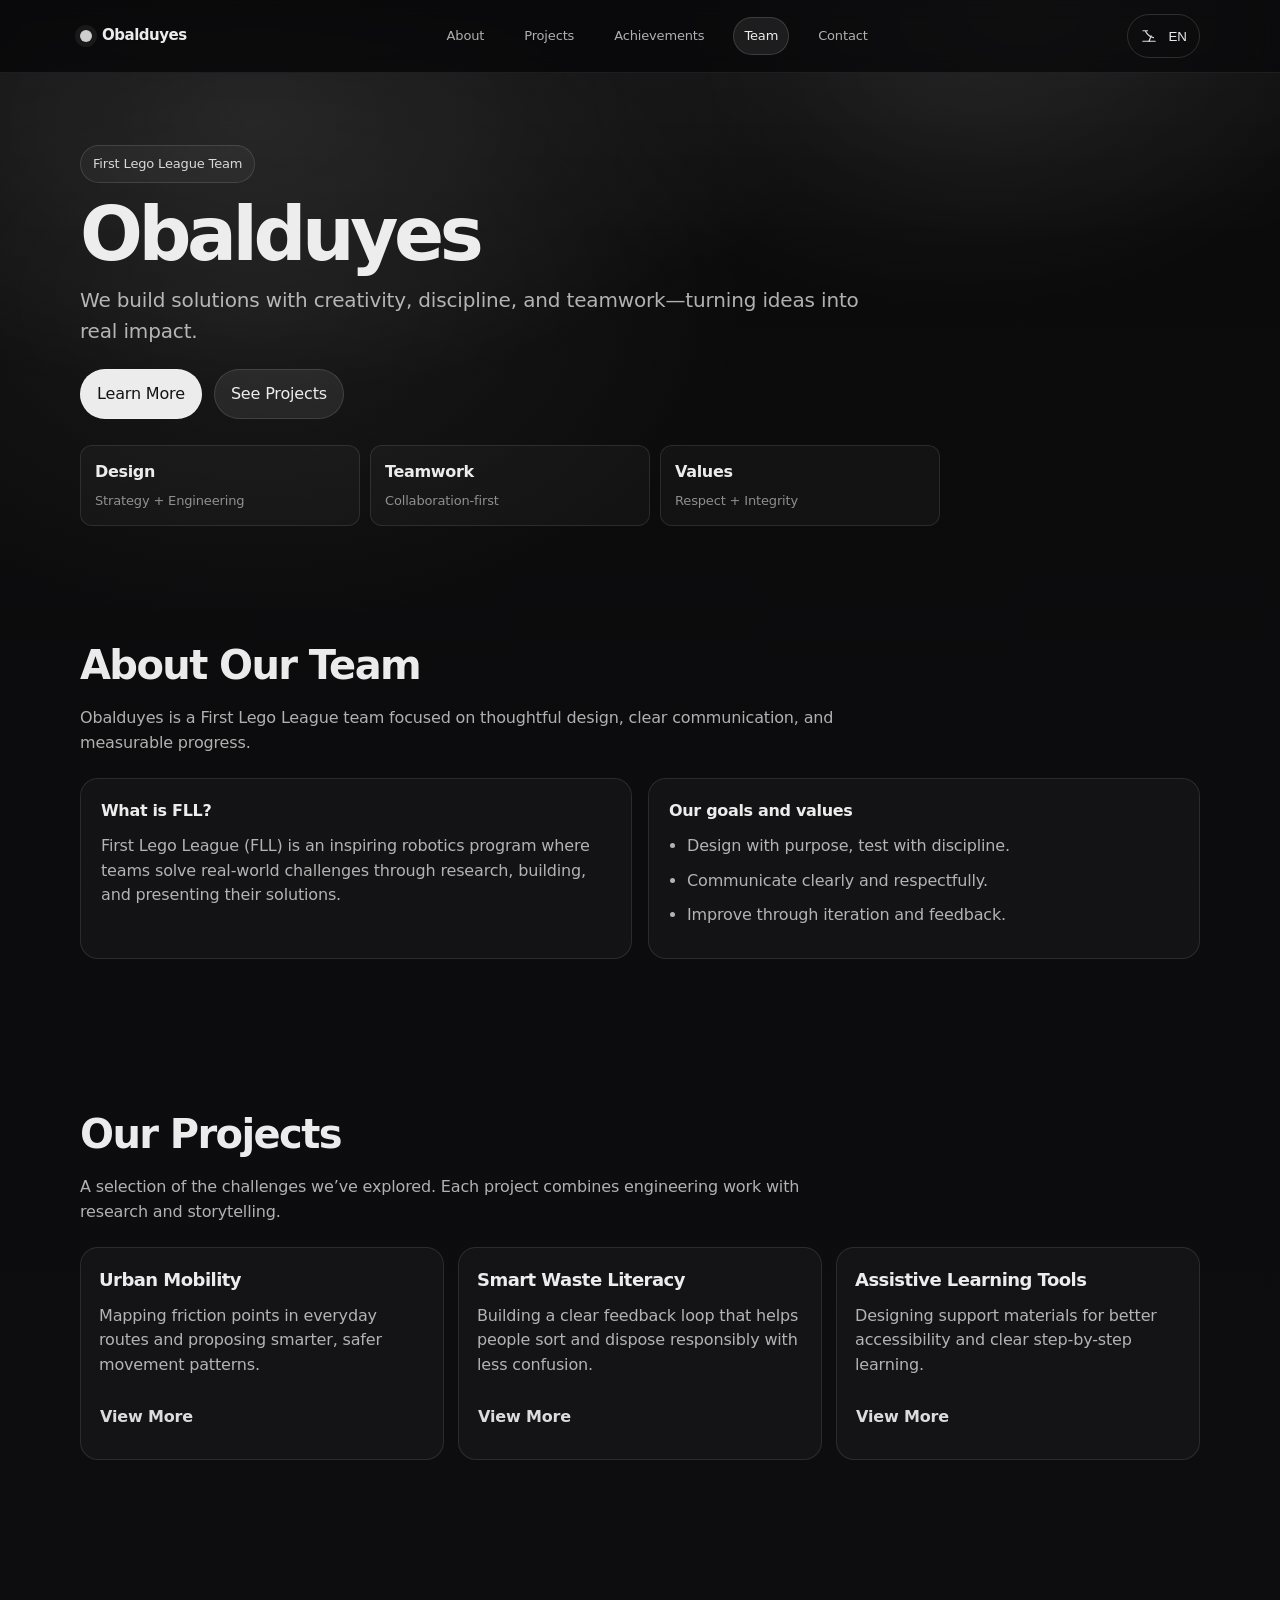
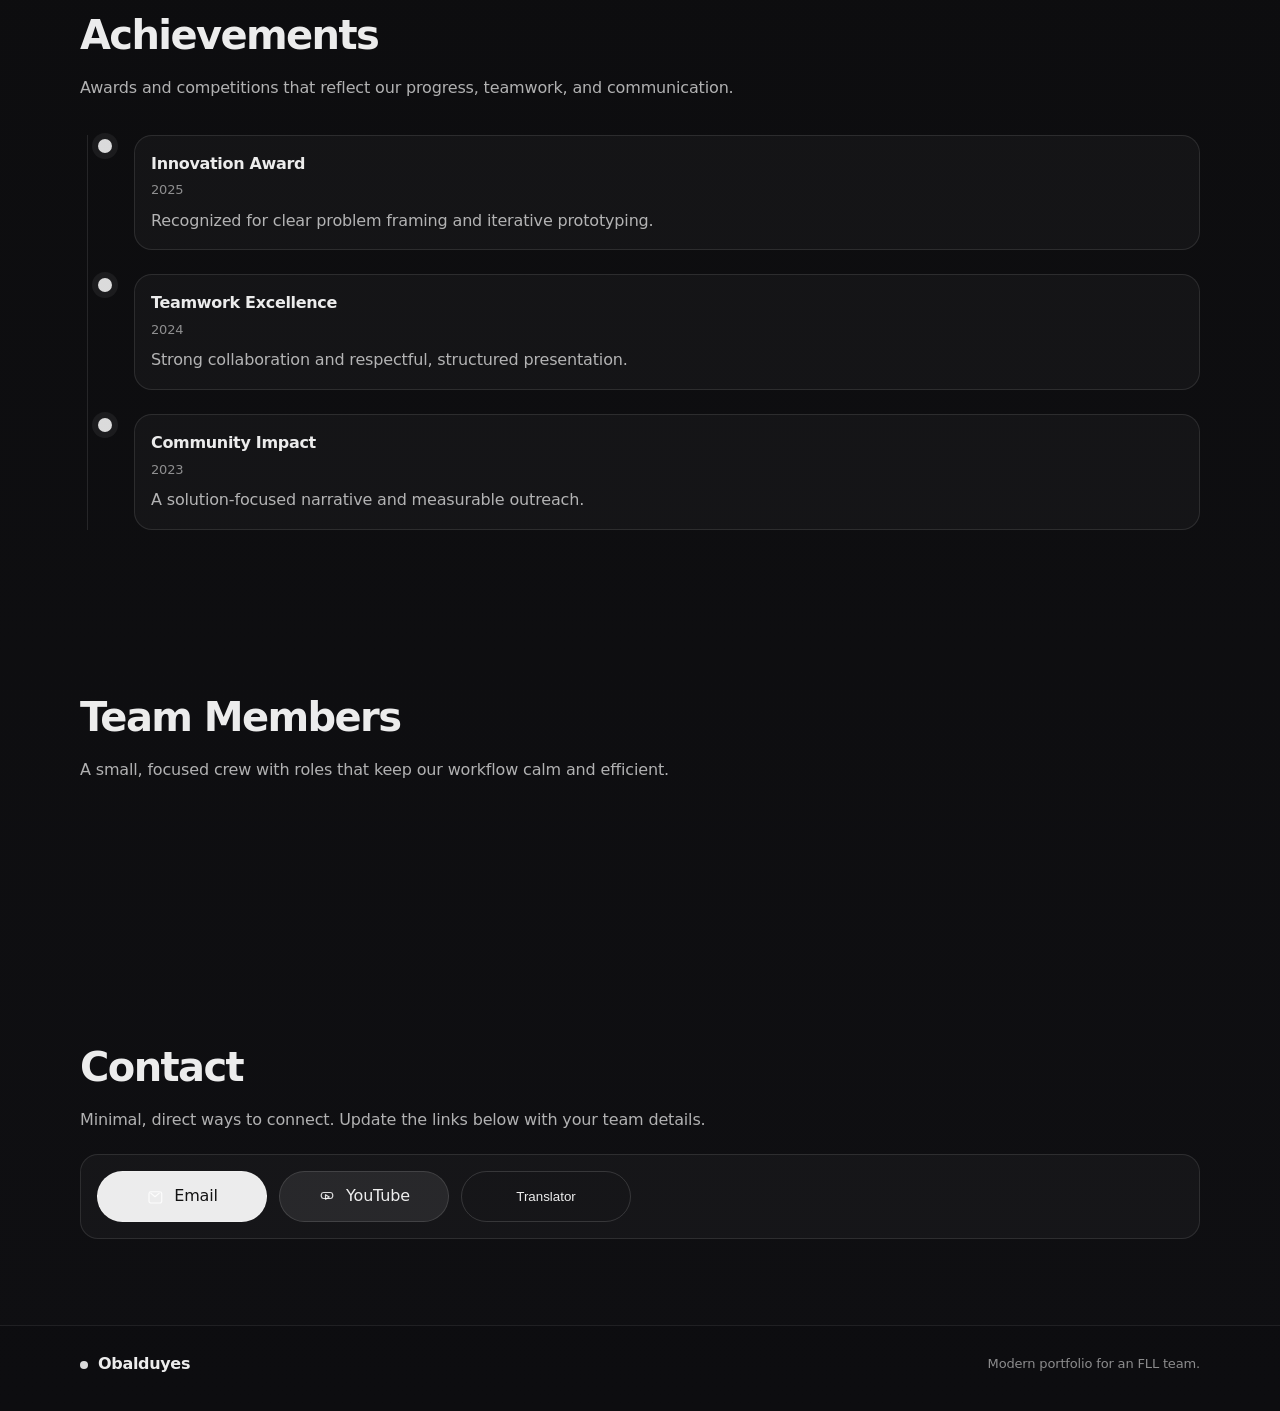
==== index.html @ 49affdc3 "Add files via upload" ====
<!doctype html>
<html lang="en">
  <head>
    <meta charset="UTF-8" />
    <meta name="viewport" content="width=device-width, initial-scale=1.0" />
    <meta name="color-scheme" content="dark" />
    <meta name="theme-color" content="#0b0b0c" />
    <title>Obalduyes | First Lego League Team</title>
    <link rel="stylesheet" href="styles.css" />
  </head>
  <body>
    <a class="skip-link" href="#about">Skip to content</a>

    <header class="nav" data-sticky-nav>
      <div class="container nav__inner">
        <a class="brand" href="#top" aria-label="Obalduyes home">
          <span class="brand__mark" aria-hidden="true"></span>
          <span class="brand__name">Obalduyes</span>
        </a>

        <nav class="nav__links" id="primaryNav" aria-label="Primary">
          <a class="nav__link" href="#about" data-nav-link data-i18n="navAbout">About</a>
          <a class="nav__link" href="#projects" data-nav-link data-i18n="navProjects">Projects</a>
          <a class="nav__link" href="#achievements" data-nav-link data-i18n="navAchievements">Achievements</a>
          <a class="nav__link" href="#team" data-nav-link data-i18n="navTeam">Team</a>
          <a class="nav__link" href="#contact" data-nav-link data-i18n="navContact">Contact</a>
        </nav>

        <div class="nav__right">
          <button
            class="btn btn--ghost btn--icon"
            type="button"
            id="menuBtn"
            aria-label="Open menu"
            aria-expanded="false"
            aria-controls="primaryNav"
          >
            <span class="btn__icon" aria-hidden="true">
              <svg width="18" height="18" viewBox="0 0 24 24" fill="none" xmlns="http://www.w3.org/2000/svg">
                <path d="M4 7h16" stroke="currentColor" stroke-width="1.6" stroke-linecap="round" />
                <path d="M4 12h16" stroke="currentColor" stroke-width="1.6" stroke-linecap="round" />
                <path d="M4 17h16" stroke="currentColor" stroke-width="1.6" stroke-linecap="round" />
              </svg>
            </span>
          </button>

          <button
            class="btn btn--ghost btn--icon"
            type="button"
            id="langToggle"
            aria-label="Language switcher"
          >
            <span class="btn__icon" aria-hidden="true">
              <svg width="18" height="18" viewBox="0 0 24 24" fill="none" xmlns="http://www.w3.org/2000/svg">
                <path
                  d="M4 5h6M7 5c1.2 2.7 3 5.2 6 7.3M13 12c1.5 1 3.2 1.8 5 2.2M12 19c.8-2.3 1.8-4.6 3-7.1"
                  stroke="currentColor"
                  stroke-width="1.6"
                  stroke-linecap="round"
                />
                <path
                  d="M3.8 19h16.4"
                  stroke="currentColor"
                  stroke-width="1.6"
                  stroke-linecap="round"
                />
              </svg>
            </span>
            <span class="btn__text" data-i18n="langToggle">EN</span>
          </button>
        </div>
      </div>
    </header>

    <main id="top">
      <section class="hero" aria-labelledby="heroTitle">
        <div class="hero__bg" aria-hidden="true"></div>
        <div class="container hero__inner">
          <div class="hero__content">
            <p class="pill" data-i18n="heroTag">First Lego League Team</p>
            <h1 class="hero__title reveal" data-reveal id="heroTitle">
              Obalduyes
            </h1>
            <p class="hero__subtitle reveal" data-reveal>
              <span data-i18n="heroSub">
                We build solutions with creativity, discipline, and teamwork—turning ideas into real impact.
              </span>
            </p>

            <div class="hero__actions reveal" data-reveal>
              <a class="btn btn--primary" href="#about" data-scroll-link data-i18n="heroLearnMore">Learn More</a>
              <a
                class="btn btn--secondary"
                href="#projects"
                data-scroll-link
                data-i18n="heroSeeProjects"
              >
                See Projects
              </a>
            </div>

            <div class="hero__meta reveal" data-reveal>
              <div class="stat">
                <div class="stat__value" data-i18n="metaFocus">Design</div>
                <div class="stat__label" data-i18n="metaFocusLabel">Strategy + Engineering</div>
              </div>
              <div class="stat">
                <div class="stat__value" data-i18n="metaTeam">Teamwork</div>
                <div class="stat__label" data-i18n="metaTeamLabel">Collaboration-first</div>
              </div>
              <div class="stat">
                <div class="stat__value" data-i18n="metaValues">Values</div>
                <div class="stat__label" data-i18n="metaValuesLabel">Respect + Integrity</div>
              </div>
            </div>
          </div>
        </div>
      </section>

      <section class="section" id="about" aria-labelledby="aboutTitle">
        <div class="container">
          <header class="section__header reveal" data-reveal>
            <h2 class="section__title" id="aboutTitle" data-i18n="aboutTitle">About Our Team</h2>
            <p class="section__subtitle" data-i18n="aboutSubtitle">
              Obalduyes is a First Lego League team focused on thoughtful design, clear communication, and measurable progress.
            </p>
          </header>

          <div class="grid grid--2">
            <div class="panel reveal" data-reveal>
              <h3 class="panel__title" data-i18n="fllWhatTitle">What is FLL?</h3>
              <p class="panel__text" data-i18n="fllWhat">
                First Lego League (FLL) is an inspiring robotics program where teams solve real-world challenges through research, building,
                and presenting their solutions.
              </p>
            </div>

            <div class="panel reveal" data-reveal>
              <h3 class="panel__title" data-i18n="goalsTitle">Our goals and values</h3>
              <ul class="list">
                <li>Design with purpose, test with discipline.</li>
                <li>Communicate clearly and respectfully.</li>
                <li>Improve through iteration and feedback.</li>
              </ul>
            </div>
          </div>
        </div>
      </section>

      <section class="section" id="projects" aria-labelledby="projectsTitle">
        <div class="container">
          <header class="section__header reveal" data-reveal>
            <h2 class="section__title" id="projectsTitle" data-i18n="projectsTitle">Our Projects</h2>
            <p class="section__subtitle" data-i18n="projectsSubtitle">
              A selection of the challenges we’ve explored. Each project combines engineering work with research and storytelling.
            </p>
          </header>

          <div class="cards reveal" data-reveal>
            <article class="card">
              <div class="card__top">
                <h3 class="card__title" data-i18n="p1Title">Urban Mobility</h3>
                <p class="card__desc" data-i18n="p1Desc">
                  Mapping friction points in everyday routes and proposing smarter, safer movement patterns.
                </p>
              </div>
              <div class="card__actions">
                <a class="btn btn--link" href="#contact" data-i18n="viewMore">View More</a>
              </div>
            </article>

            <article class="card">
              <div class="card__top">
                <h3 class="card__title" data-i18n="p2Title">Smart Waste Literacy</h3>
                <p class="card__desc" data-i18n="p2Desc">
                  Building a clear feedback loop that helps people sort and dispose responsibly with less confusion.
                </p>
              </div>
              <div class="card__actions">
                <a class="btn btn--link" href="#contact" data-i18n="viewMore">View More</a>
              </div>
            </article>

            <article class="card">
              <div class="card__top">
                <h3 class="card__title" data-i18n="p3Title">Assistive Learning Tools</h3>
                <p class="card__desc" data-i18n="p3Desc">
                  Designing support materials for better accessibility and clear step-by-step learning.
                </p>
              </div>
              <div class="card__actions">
                <a class="btn btn--link" href="#contact" data-i18n="viewMore">View More</a>
              </div>
            </article>
          </div>
        </div>
      </section>

      <section class="section" id="achievements" aria-labelledby="achievementsTitle">
        <div class="container">
          <header class="section__header reveal" data-reveal>
            <h2 class="section__title" id="achievementsTitle" data-i18n="achievementsTitle">Achievements</h2>
            <p class="section__subtitle" data-i18n="achievementsSubtitle">
              Awards and competitions that reflect our progress, teamwork, and communication.
            </p>
          </header>

          <div class="timeline reveal" data-reveal aria-label="Achievements timeline">
            <div class="timeline__item">
              <div class="timeline__dot" aria-hidden="true"></div>
              <div class="timeline__content">
                <div class="timeline__title" data-i18n="a1">Innovation Award</div>
                <div class="timeline__meta">2025</div>
                <p class="timeline__text" data-i18n="a1Desc">Recognized for clear problem framing and iterative prototyping.</p>
              </div>
            </div>
            <div class="timeline__item">
              <div class="timeline__dot" aria-hidden="true"></div>
              <div class="timeline__content">
                <div class="timeline__title" data-i18n="a2">Teamwork Excellence</div>
                <div class="timeline__meta">2024</div>
                <p class="timeline__text" data-i18n="a2Desc">Strong collaboration and respectful, structured presentation.</p>
              </div>
            </div>
            <div class="timeline__item">
              <div class="timeline__dot" aria-hidden="true"></div>
              <div class="timeline__content">
                <div class="timeline__title" data-i18n="a3">Community Impact</div>
                <div class="timeline__meta">2023</div>
                <p class="timeline__text" data-i18n="a3Desc">A solution-focused narrative and measurable outreach.</p>
              </div>
            </div>
          </div>
        </div>
      </section>

      <section class="section" id="team" aria-labelledby="teamTitle">
        <div class="container">
          <header class="section__header reveal" data-reveal>
            <h2 class="section__title" id="teamTitle" data-i18n="teamTitle">Team Members</h2>
            <p class="section__subtitle" data-i18n="teamSubtitle">
              A small, focused crew with roles that keep our workflow calm and efficient.
            </p>
          </header>

          <div class="members reveal" data-reveal">
            <article class="member cardish">
              <div class="member__avatar" aria-hidden="true"></div>
              <div class="member__info">
                <div class="member__name" data-i18n="m1Name">Alex</div>
                <div class="member__role" data-i18n="m1Role">Team Lead / Strategy</div>
              </div>
            </article>
            <article class="member cardish">
              <div class="member__avatar" aria-hidden="true"></div>
              <div class="member__info">
                <div class="member__name" data-i18n="m2Name">Mila</div>
                <div class="member__role" data-i18n="m2Role">Engineering / Prototyping</div>
              </div>
            </article>
            <article class="member cardish">
              <div class="member__avatar" aria-hidden="true"></div>
              <div class="member__info">
                <div class="member__name" data-i18n="m3Name">Noah</div>
                <div class="member__role" data-i18n="m3Role">Research / Documentation</div>
              </div>
            </article>
            <article class="member cardish">
              <div class="member__avatar" aria-hidden="true"></div>
              <div class="member__info">
                <div class="member__name" data-i18n="m4Name">Sofia</div>
                <div class="member__role" data-i18n="m4Role">Presentation / Mentoring</div>
              </div>
            </article>
          </div>
        </div>
      </section>

      <section class="section section--contact" id="contact" aria-labelledby="contactTitle">
        <div class="container">
          <header class="section__header reveal" data-reveal>
            <h2 class="section__title" id="contactTitle" data-i18n="contactTitle">Contact</h2>
            <p class="section__subtitle" data-i18n="contactSubtitle">
              Minimal, direct ways to connect. Update the links below with your team details.
            </p>
          </header>

          <div class="contactBar reveal" data-reveal>
            <a class="btn btn--primary btn--wide" id="emailBtn" href="mailto:team@obalduyes.org">
              <span class="btn__icon" aria-hidden="true">
                <svg width="18" height="18" viewBox="0 0 24 24" fill="none" xmlns="http://www.w3.org/2000/svg">
                  <path
                    d="M4 7.5C4 6.1 5.1 5 6.5 5h11C19.9 5 21 6.1 21 7.5v9C21 18.9 19.9 20 18.5 20h-11C5.1 20 4 18.9 4 17.5v-10Z"
                    stroke="currentColor"
                    stroke-width="1.6"
                  />
                  <path
                    d="M6.5 7l5.5 4.6L17.5 7"
                    stroke="currentColor"
                    stroke-width="1.6"
                    stroke-linecap="round"
                    stroke-linejoin="round"
                  />
                </svg>
              </span>
              <span class="btn__text" data-i18n="emailBtn">Email</span>
            </a>

            <a
              class="btn btn--secondary btn--wide"
              id="youtubeBtn"
              href="https://www.youtube.com/"
              target="_blank"
              rel="noreferrer"
            >
              <span class="btn__icon" aria-hidden="true">
                <svg width="18" height="18" viewBox="0 0 24 24" fill="none" xmlns="http://www.w3.org/2000/svg">
                  <path
                    d="M10 15l5-3-5-3v6Z"
                    stroke="currentColor"
                    stroke-width="1.6"
                    stroke-linejoin="round"
                  />
                  <path
                    d="M4.5 8.5C4.8 7 6 6 7.6 6h8.8c1.6 0 2.8 1 3.1 2.5.2 1 .2 2.1 0 3.1-.3 1.5-1.5 2.4-3.1 2.4H7.6c-1.6 0-2.8-.9-3.1-2.4-.2-1-.2-2.1 0-3.1Z"
                    stroke="currentColor"
                    stroke-width="1.6"
                  />
                </svg>
              </span>
              <span class="btn__text" data-i18n="youtubeBtn">YouTube</span>
            </a>

            <button class="btn btn--ghost btn--wide" id="translatorBtn" type="button">
              <span class="btn__text" data-i18n="translatorBtn">Translator</span>
            </button>
          </div>
        </div>
      </section>
    </main>

    <footer class="footer">
      <div class="container footer__inner">
        <div class="footer__brand">
          <span class="footer__dot" aria-hidden="true"></span>
          <span>Obalduyes</span>
        </div>
        <div class="footer__meta" data-i18n="footerMeta">Modern portfolio for an FLL team.</div>
      </div>
    </footer>

    <script src="script.js" defer></script>
  </body>
</html>
---- styles.css ----
:root{
  --bg: #0b0b0c;
  --bg2:#0f0f12;
  --panel: rgba(255,255,255,.04);
  --panel2: rgba(255,255,255,.06);
  --text: rgba(255,255,255,.92);
  --muted: rgba(255,255,255,.68);
  --muted2: rgba(255,255,255,.52);
  --line: rgba(255,255,255,.10);
  --line2: rgba(255,255,255,.14);
  --shadow: 0 20px 60px rgba(0,0,0,.45);
  --shadow2: 0 10px 35px rgba(0,0,0,.35);
  --radius: 18px;
  --radius-sm: 12px;
  --container: 1120px;
  --focus: rgba(255,255,255,.75);

  --ease: cubic-bezier(.2,.8,.2,1);
}

*{ box-sizing: border-box; }
html{ scroll-behavior: smooth; }
body{
  margin: 0;
  background: radial-gradient(900px 600px at 20% 10%, rgba(255,255,255,.06), transparent 55%),
    radial-gradient(700px 500px at 80% 0%, rgba(255,255,255,.045), transparent 50%),
    linear-gradient(180deg, var(--bg), var(--bg2));
  color: var(--text);
  font-family: ui-sans-serif, system-ui, -apple-system, Segoe UI, Roboto, Helvetica, Arial, "Apple Color Emoji","Segoe UI Emoji";
  line-height: 1.55;
  letter-spacing: -0.01em;
}

img{ max-width: 100%; display: block; }
a{ color: inherit; text-decoration: none; }

.skip-link{
  position: absolute;
  top: 10px;
  left: 10px;
  transform: translateY(-150%);
  padding: 10px 12px;
  border-radius: 10px;
  background: rgba(255,255,255,.1);
  border: 1px solid var(--line);
  color: var(--text);
  z-index: 9999;
}
.skip-link:focus{ transform: translateY(0); outline: 2px solid var(--focus); outline-offset: 2px; }

.container{
  width: min(var(--container), calc(100% - 40px));
  margin: 0 auto;
}

/* Nav */
.nav{
  position: sticky;
  top: 0;
  z-index: 50;
  border-bottom: 1px solid rgba(255,255,255,.08);
  background: rgba(10,10,12,.55);
  backdrop-filter: blur(10px);
}
.nav__inner{
  display: flex;
  align-items: center;
  justify-content: space-between;
  gap: 18px;
  padding: 14px 0;
}
.brand{
  display: inline-flex;
  align-items: center;
  gap: 10px;
  font-weight: 650;
  letter-spacing: -0.03em;
}
.brand__mark{
  width: 12px;
  height: 12px;
  border-radius: 999px;
  background: rgba(255,255,255,.8);
  box-shadow: 0 0 0 5px rgba(255,255,255,.06);
}
.brand__name{ font-size: 15px; }

.nav__links{
  display: flex;
  align-items: center;
  gap: 18px;
}
.nav__link{
  font-size: 13px;
  color: var(--muted);
  padding: 8px 10px;
  border-radius: 999px;
  border: 1px solid transparent;
  transition: background .25s var(--ease), border-color .25s var(--ease), color .25s var(--ease);
  white-space: nowrap;
}
.nav__link:hover{
  color: var(--text);
  background: rgba(255,255,255,.06);
  border-color: rgba(255,255,255,.10);
}
.nav__link.is-active{
  color: var(--text);
  background: rgba(255,255,255,.08);
  border-color: rgba(255,255,255,.14);
}

.nav__right{ display: flex; align-items: center; gap: 12px; }
#menuBtn{ display: none; }

/* Buttons */
.btn{
  display: inline-flex;
  align-items: center;
  justify-content: center;
  gap: 10px;
  padding: 12px 16px;
  border-radius: 999px;
  border: 1px solid rgba(255,255,255,.12);
  background: rgba(255,255,255,.06);
  color: var(--text);
  transition:
    transform .25s var(--ease),
    background .25s var(--ease),
    border-color .25s var(--ease),
    box-shadow .25s var(--ease);
  box-shadow: 0 0 0 rgba(0,0,0,0);
  user-select: none;
}
.btn:focus-visible{ outline: 2px solid var(--focus); outline-offset: 3px; }

.btn__icon{
  display: inline-flex;
  align-items: center;
  justify-content: center;
  color: rgba(255,255,255,.85);
}
.btn--icon{ padding: 12px; }

.btn--primary{
  background: rgba(255,255,255,.92);
  color: rgba(0,0,0,.92);
  border-color: rgba(255,255,255,.18);
}
.btn--secondary{
  background: rgba(255,255,255,.08);
}
.btn--ghost{
  background: transparent;
  border-color: rgba(255,255,255,.14);
}
.btn--link{
  padding: 10px 0;
  border-radius: 0;
  border: 1px solid transparent;
  background: transparent;
  box-shadow: none;
  font-weight: 600;
  color: rgba(255,255,255,.85);
  transition: color .25s var(--ease), transform .25s var(--ease);
}
.btn--wide{ min-width: 170px; }

.btn:hover{
  transform: translateY(-1px);
  background: rgba(255,255,255,.10);
  border-color: rgba(255,255,255,.18);
  box-shadow: var(--shadow2);
}
.btn--primary:hover{
  background: rgba(255,255,255,.98);
  box-shadow: 0 16px 40px rgba(255,255,255,.08);
}
.btn--link:hover{
  color: rgba(255,255,255,1);
  transform: translateX(2px);
}
.btn--ghost:hover{
  background: rgba(255,255,255,.06);
}

/* Hero */
.hero{
  position: relative;
  padding: 72px 0 36px;
  overflow: hidden;
}
.hero__bg{
  position: absolute;
  inset: -1px;
  pointer-events: none;
  background:
    radial-gradient(900px 500px at 20% 10%, rgba(255,255,255,.09), transparent 60%),
    radial-gradient(800px 500px at 75% 0%, rgba(255,255,255,.06), transparent 55%),
    linear-gradient(180deg, rgba(255,255,255,.02), transparent 35%);
  opacity: .9;
}
.hero__bg::after{
  content: "";
  position: absolute;
  inset: 0;
  background:
    repeating-linear-gradient(90deg, rgba(255,255,255,.03) 0 1px, transparent 1px 10px),
    repeating-linear-gradient(0deg, rgba(255,255,255,.025) 0 1px, transparent 1px 10px);
  opacity: .12;
  transform: translateZ(0);
  mask-image: radial-gradient(circle at 30% 15%, black 0 50%, transparent 70%);
}
.hero__inner{ position: relative; }
.hero__content{ max-width: 860px; }
.pill{
  display: inline-flex;
  align-items: center;
  gap: 10px;
  padding: 8px 12px;
  border-radius: 999px;
  border: 1px solid rgba(255,255,255,.12);
  background: rgba(255,255,255,.04);
  color: rgba(255,255,255,.82);
  font-size: 13px;
  margin: 0 0 14px;
}
.hero__title{
  font-size: clamp(44px, 6vw, 74px);
  margin: 0 0 12px;
  letter-spacing: -0.06em;
  line-height: 1.02;
}
.hero__subtitle{
  color: var(--muted);
  font-size: clamp(16px, 2.2vw, 20px);
  margin: 0 0 22px;
  max-width: 62ch;
}
.hero__actions{
  display: flex;
  flex-wrap: wrap;
  gap: 12px;
  margin-bottom: 26px;
}
.hero__meta{
  display: grid;
  grid-template-columns: repeat(3, minmax(0, 1fr));
  gap: 10px;
}
.stat{
  padding: 14px 14px;
  border-radius: var(--radius-sm);
  border: 1px solid rgba(255,255,255,.10);
  background: rgba(255,255,255,.03);
}
.stat__value{
  font-weight: 700;
  letter-spacing: -0.02em;
  margin-bottom: 6px;
}
.stat__label{
  color: var(--muted2);
  font-size: 13px;
}

/* Sections */
.section{
  padding: 72px 0;
}
.section--contact{ padding-bottom: 86px; }
.section__header{
  display: grid;
  gap: 10px;
  margin-bottom: 22px;
}
.section__title{
  margin: 0;
  font-size: clamp(26px, 3.5vw, 40px);
  letter-spacing: -0.04em;
}
.section__subtitle{
  margin: 0;
  color: var(--muted);
  max-width: 75ch;
}

.reveal{
  opacity: 0;
  transform: translateY(14px);
  transition: opacity .7s var(--ease), transform .7s var(--ease);
}
.is-visible{
  opacity: 1;
  transform: translateY(0);
}

.grid{
  display: grid;
  gap: 16px;
}
.grid--2{
  grid-template-columns: repeat(2, minmax(0, 1fr));
}
.panel{
  border: 1px solid rgba(255,255,255,.10);
  background: rgba(255,255,255,.03);
  border-radius: var(--radius);
  padding: 20px;
  box-shadow: 0 0 0 rgba(0,0,0,0);
}
.panel__title{
  margin: 0 0 10px;
  font-size: 16px;
  letter-spacing: -0.02em;
}
.panel__text{
  margin: 0;
  color: var(--muted);
}
.list{
  margin: 0;
  padding-left: 18px;
  color: var(--muted);
}
.list li{ margin: 10px 0; }

/* Cards */
.cards{
  display: grid;
  grid-template-columns: repeat(3, minmax(0, 1fr));
  gap: 14px;
}
.card{
  border: 1px solid rgba(255,255,255,.10);
  background: rgba(255,255,255,.03);
  border-radius: var(--radius);
  padding: 18px;
  box-shadow: 0 0 0 rgba(0,0,0,0);
  transition: transform .25s var(--ease), border-color .25s var(--ease), background .25s var(--ease), box-shadow .25s var(--ease);
}
.card:hover{
  transform: translateY(-2px);
  border-color: rgba(255,255,255,.16);
  background: rgba(255,255,255,.05);
  box-shadow: var(--shadow2);
}
.card__title{
  margin: 0 0 10px;
  font-size: 18px;
  letter-spacing: -0.03em;
}
.card__desc{
  margin: 0;
  color: var(--muted);
}
.card__actions{ margin-top: 16px; }

/* Timeline */
.timeline{
  position: relative;
  padding-left: 18px;
  margin-top: 8px;
}
.timeline::before{
  content: "";
  position: absolute;
  left: 7px;
  top: 12px;
  bottom: 12px;
  width: 1px;
  background: rgba(255,255,255,.10);
}
.timeline__item{
  display: grid;
  grid-template-columns: 26px 1fr;
  gap: 10px;
  padding: 12px 0;
}
.timeline__dot{
  width: 14px;
  height: 14px;
  border-radius: 999px;
  background: rgba(255,255,255,.85);
  box-shadow: 0 0 0 6px rgba(255,255,255,.06);
  margin-top: 4px;
}
.timeline__content{
  border: 1px solid rgba(255,255,255,.10);
  background: rgba(255,255,255,.03);
  border-radius: var(--radius);
  padding: 16px;
}
.timeline__title{
  font-weight: 700;
  letter-spacing: -0.02em;
  margin-bottom: 4px;
}
.timeline__meta{
  color: var(--muted2);
  font-size: 13px;
  margin-bottom: 8px;
}
.timeline__text{
  margin: 0;
  color: var(--muted);
}

/* Members */
.members{
  display: grid;
  grid-template-columns: repeat(4, minmax(0, 1fr));
  gap: 12px;
}
.cardish{
  border: 1px solid rgba(255,255,255,.10);
  background: rgba(255,255,255,.03);
  border-radius: var(--radius);
  padding: 18px;
  transition: transform .25s var(--ease), border-color .25s var(--ease), background .25s var(--ease);
}
.cardish:hover{
  transform: translateY(-2px);
  border-color: rgba(255,255,255,.16);
  background: rgba(255,255,255,.05);
}
.member{
  display: grid;
  grid-template-columns: 44px 1fr;
  align-items: center;
  gap: 12px;
}
.member__avatar{
  width: 44px;
  height: 44px;
  border-radius: 14px;
  background: linear-gradient(180deg, rgba(255,255,255,.12), rgba(255,255,255,.05));
  border: 1px solid rgba(255,255,255,.12);
  box-shadow: inset 0 0 0 1px rgba(0,0,0,.3);
}
.member__name{
  font-weight: 750;
  letter-spacing: -0.02em;
  margin-bottom: 4px;
}
.member__role{
  color: var(--muted);
  font-size: 13px;
}

/* Contact */
.contactBar{
  border: 1px solid rgba(255,255,255,.10);
  background: rgba(255,255,255,.03);
  border-radius: var(--radius);
  padding: 16px;
  display: flex;
  gap: 12px;
  flex-wrap: wrap;
  justify-content: flex-start;
}
.footer{
  padding: 26px 0 34px;
  border-top: 1px solid rgba(255,255,255,.08);
  background: rgba(0,0,0,.12);
}
.footer__inner{
  display: flex;
  justify-content: space-between;
  gap: 16px;
  align-items: center;
}
.footer__brand{
  display: flex;
  align-items: center;
  gap: 10px;
  font-weight: 650;
  letter-spacing: -0.02em;
}
.footer__dot{
  width: 8px;
  height: 8px;
  border-radius: 999px;
  background: rgba(255,255,255,.85);
}
.footer__meta{
  color: var(--muted2);
  font-size: 13px;
}

/* Responsive */
@media (max-width: 980px){
  #menuBtn{ display: inline-flex; }
  .cards{ grid-template-columns: 1fr; }
  .grid--2{ grid-template-columns: 1fr; }
  .members{ grid-template-columns: 1fr 1fr; }
  .hero__meta{ grid-template-columns: 1fr; }
  .nav__inner{ position: relative; }
  .nav__links{
    position: absolute;
    top: calc(100% + 12px);
    right: 0;
    width: min(340px, 100%);
    flex-direction: column;
    align-items: stretch;
    gap: 8px;
    padding: 12px;
    display: none;
    background: rgba(10,10,12,.78);
    border: 1px solid rgba(255,255,255,.12);
    border-radius: var(--radius);
    box-shadow: var(--shadow2);
  }
  .nav__links.is-open{ display: flex; }
  .nav__link{ width: 100%; }
}

@media (max-width: 520px){
  .container{ width: calc(100% - 26px); }
  .members{ grid-template-columns: 1fr; }
  .btn--wide{ min-width: 0; width: 100%; }
  .contactBar{ padding: 12px; }
  .footer__inner{ flex-direction: column; align-items: flex-start; }
}

@media (prefers-reduced-motion: reduce){
  html{ scroll-behavior: auto; }
  .reveal{ transition: none; transform: none; opacity: 1; }
  .card, .btn, .nav__link{ transition: none; }
}
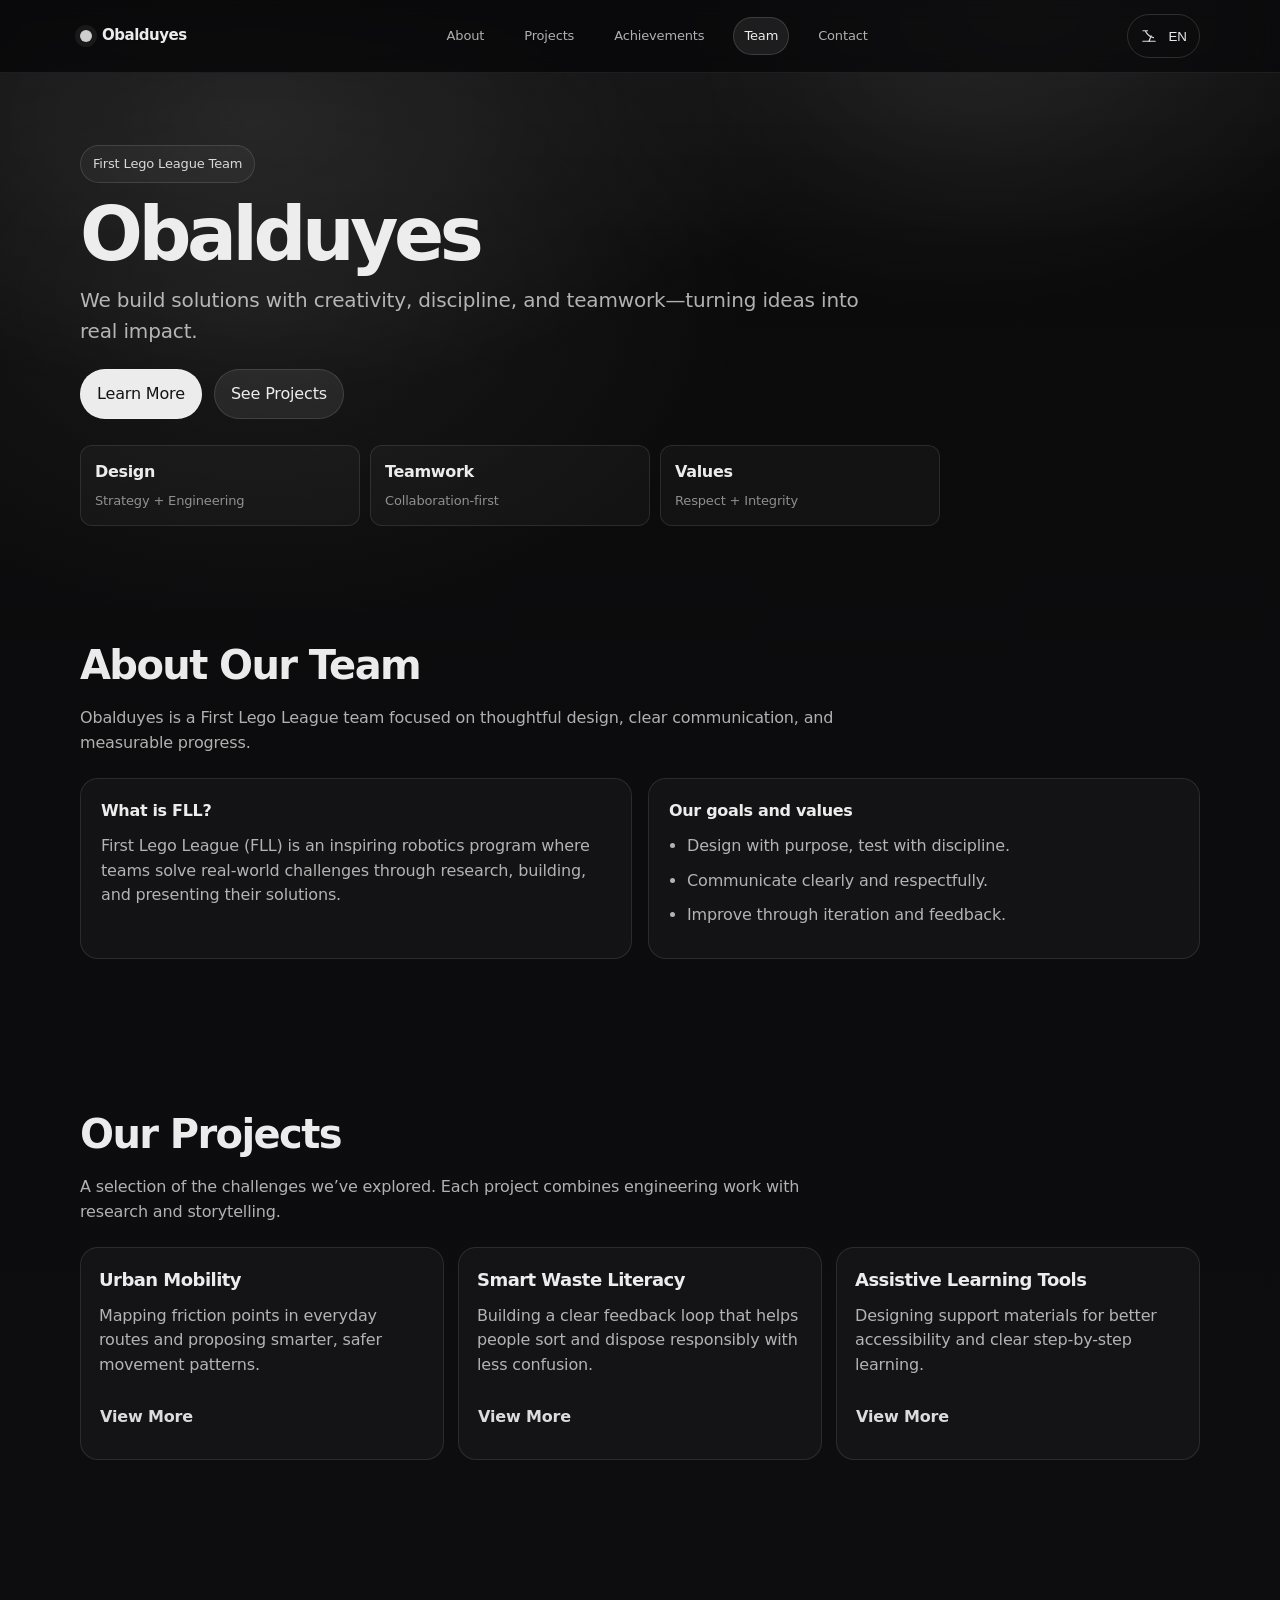
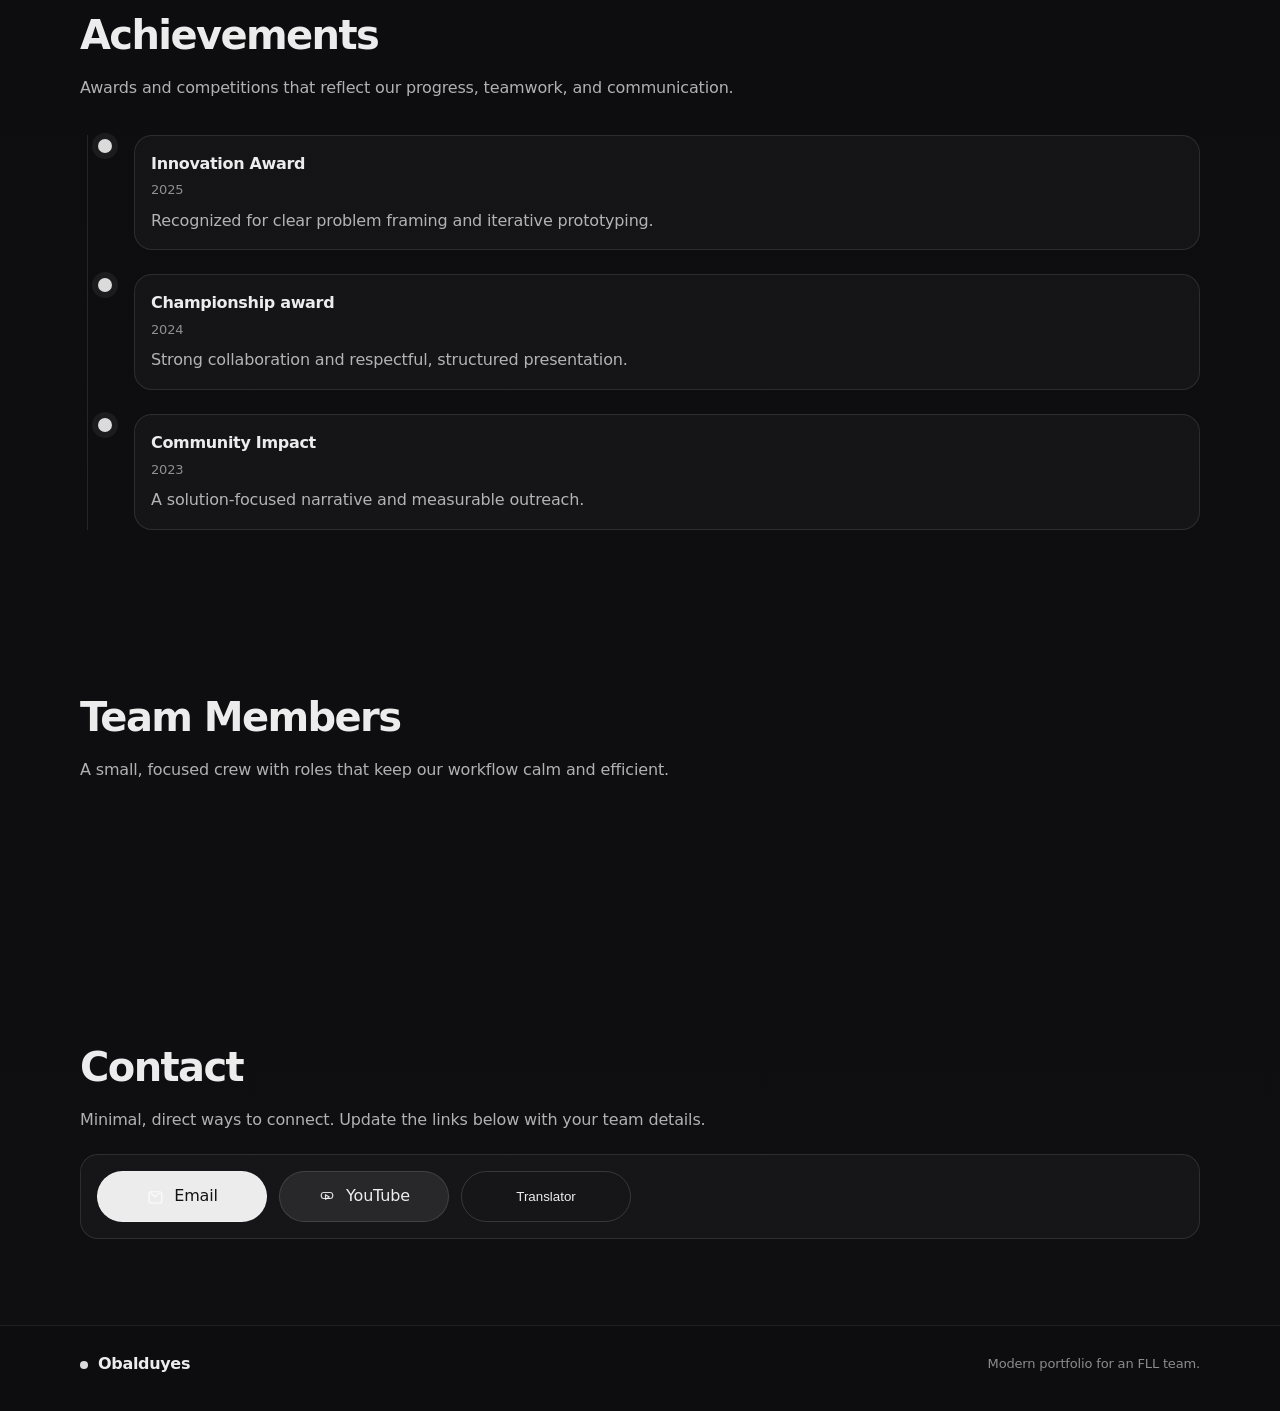
==== commit a2485ad8: "Update index.html" ====
--- a/index.html
+++ b/index.html
@@ -1,6 +1,7 @@
 <!doctype html>
 <html lang="en">
   <head>
+    <link rel="icon" href="logo_obalduyes.png" sizes="48x48" type="image/png" />
     <meta charset="UTF-8" />
     <meta name="viewport" content="width=device-width, initial-scale=1.0" />
     <meta name="color-scheme" content="dark" />
@@ -122,7 +123,7 @@
           <header class="section__header reveal" data-reveal>
             <h2 class="section__title" id="aboutTitle" data-i18n="aboutTitle">About Our Team</h2>
             <p class="section__subtitle" data-i18n="aboutSubtitle">
-              Obalduyes is a First Lego League team focused on thoughtful design, clear communication, and measurable progress.
+              Obalduyes is a First Lego League team focused on thoughtful design, clear communication, measurable progress, good ideas and realizations.
             </p>
           </header>
 
@@ -217,7 +218,7 @@
             <div class="timeline__item">
               <div class="timeline__dot" aria-hidden="true"></div>
               <div class="timeline__content">
-                <div class="timeline__title" data-i18n="a2">Teamwork Excellence</div>
+                <div class="timeline__title" data-i18n="a2">Championship award</div>
                 <div class="timeline__meta">2024</div>
                 <p class="timeline__text" data-i18n="a2Desc">Strong collaboration and respectful, structured presentation.</p>
               </div>
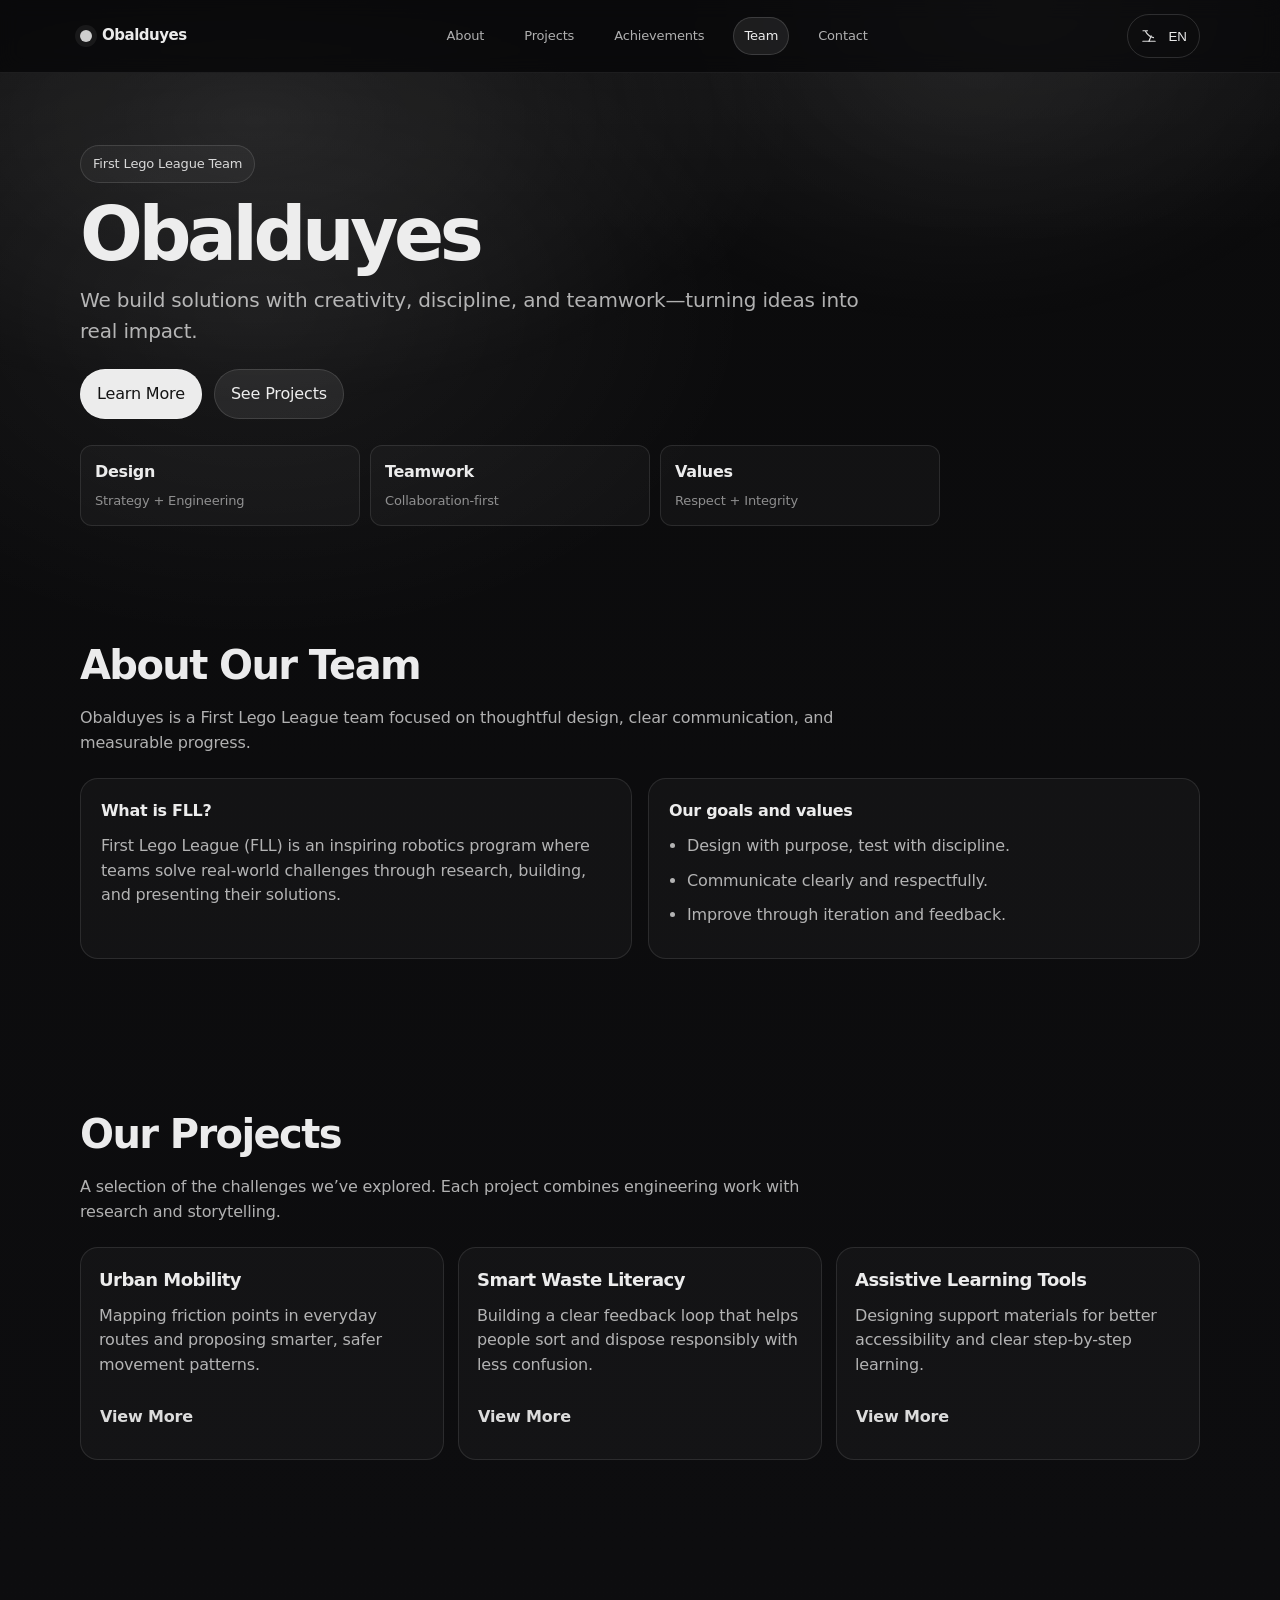
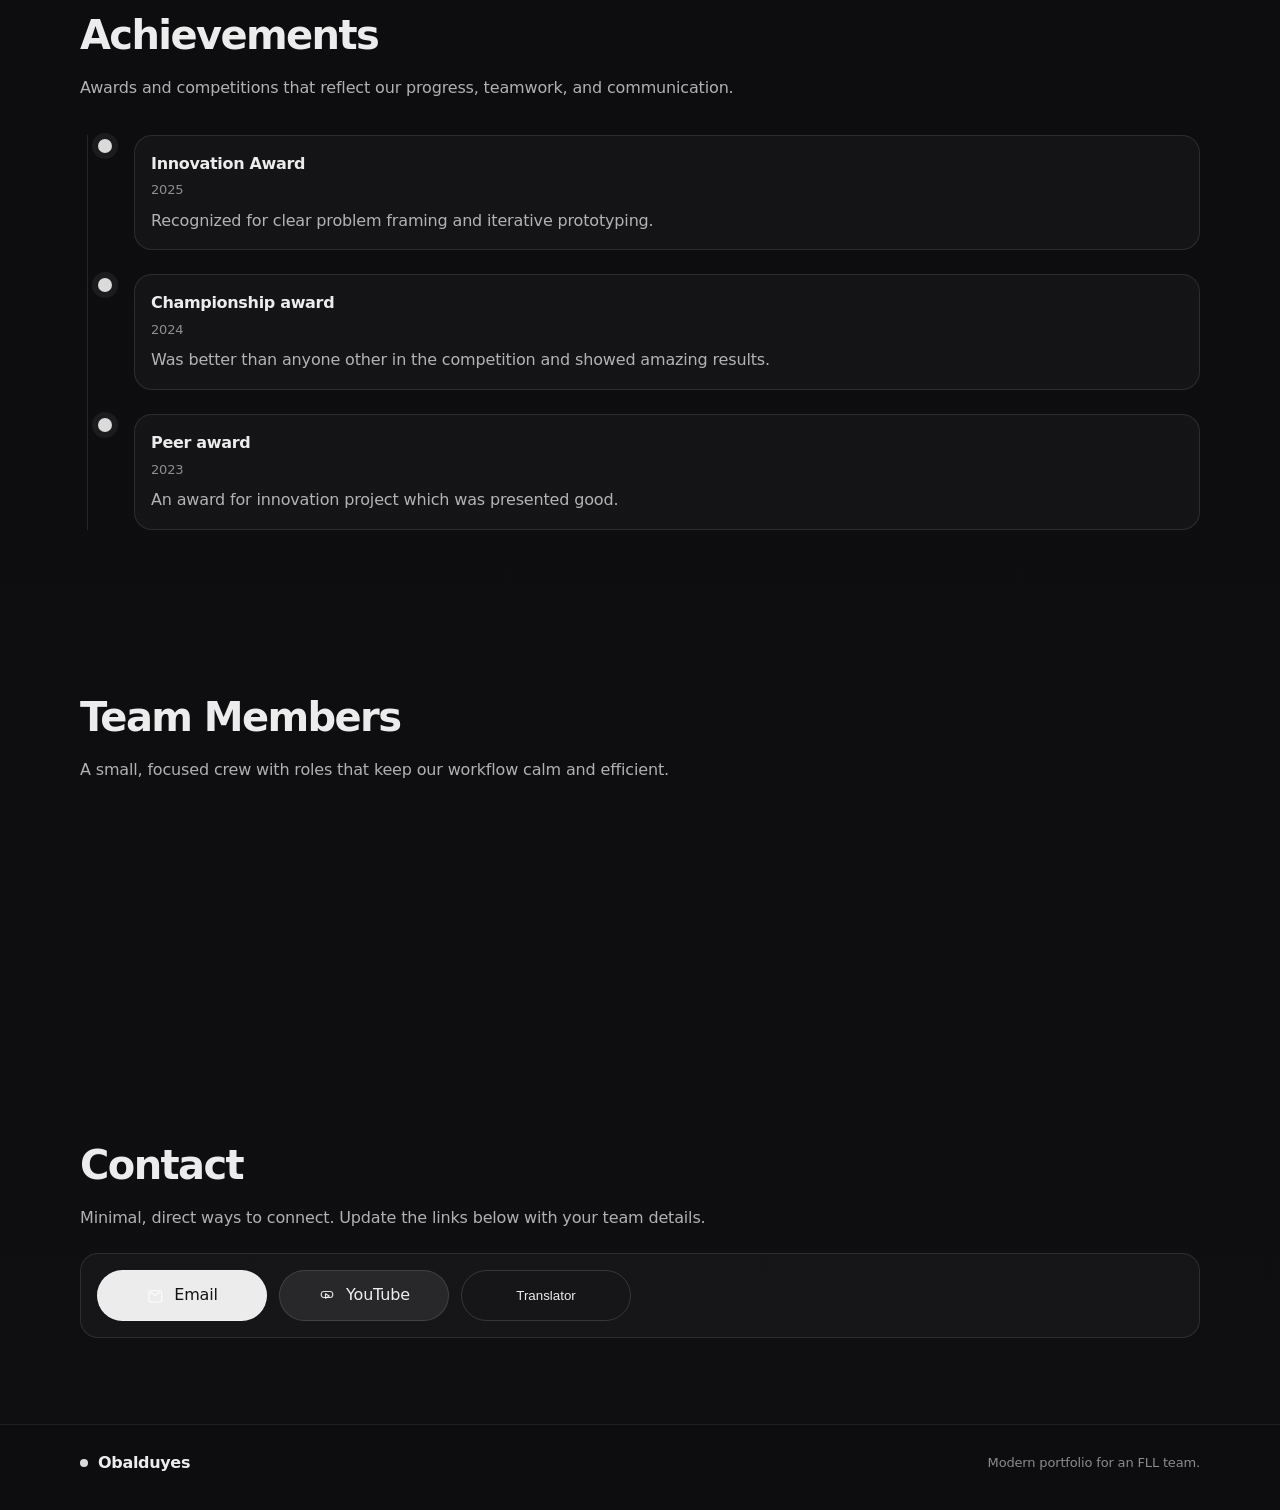
==== commit c795ba67: "Update index.html" ====
--- a/index.html
+++ b/index.html
@@ -220,15 +220,15 @@
               <div class="timeline__content">
                 <div class="timeline__title" data-i18n="a2">Championship award</div>
                 <div class="timeline__meta">2024</div>
-                <p class="timeline__text" data-i18n="a2Desc">Strong collaboration and respectful, structured presentation.</p>
+                <p class="timeline__text" data-i18n="a2Desc">Was better than anyone other in the competition and showed amazing results.</p>
               </div>
             </div>
             <div class="timeline__item">
               <div class="timeline__dot" aria-hidden="true"></div>
               <div class="timeline__content">
-                <div class="timeline__title" data-i18n="a3">Community Impact</div>
+                <div class="timeline__title" data-i18n="a3">Peer award</div>
                 <div class="timeline__meta">2023</div>
-                <p class="timeline__text" data-i18n="a3Desc">A solution-focused narrative and measurable outreach.</p>
+                <p class="timeline__text" data-i18n="a3Desc">An award for innovation project which was presented good.</p>
               </div>
             </div>
           </div>
@@ -248,29 +248,48 @@
             <article class="member cardish">
               <div class="member__avatar" aria-hidden="true"></div>
               <div class="member__info">
-                <div class="member__name" data-i18n="m1Name">Alex</div>
-                <div class="member__role" data-i18n="m1Role">Team Lead / Strategy</div>
-              </div>
-            </article>
-            <article class="member cardish">
-              <div class="member__avatar" aria-hidden="true"></div>
-              <div class="member__info">
-                <div class="member__name" data-i18n="m2Name">Mila</div>
-                <div class="member__role" data-i18n="m2Role">Engineering / Prototyping</div>
-              </div>
-            </article>
-            <article class="member cardish">
-              <div class="member__avatar" aria-hidden="true"></div>
-              <div class="member__info">
-                <div class="member__name" data-i18n="m3Name">Noah</div>
+                <div class="member__name" data-i18n="m1Name">Antar</div>
+                <div class="member__role" data-i18n="m1Role">Team Leader / Cader</div>
+              </div>
+            </article>
+            <article class="member cardish">
+              <div class="member__avatar" aria-hidden="true"></div>
+              <div class="member__info">
+                <div class="member__name" data-i18n="m2Name">Sazhar</div>
+                <div class="member__role" data-i18n="m2Role">Engineering / Manager</div>
+              </div>
+            </article>
+            <article class="member cardish">
+              <div class="member__avatar" aria-hidden="true"></div>
+              <div class="member__info">
+                <div class="member__name" data-i18n="m3Name">Alibi</div>
                 <div class="member__role" data-i18n="m3Role">Research / Documentation</div>
               </div>
             </article>
             <article class="member cardish">
               <div class="member__avatar" aria-hidden="true"></div>
               <div class="member__info">
-                <div class="member__name" data-i18n="m4Name">Sofia</div>
-                <div class="member__role" data-i18n="m4Role">Presentation / Mentoring</div>
+                <div class="member__name" data-i18n="m4Name">Ansar</div>
+                <div class="member__role" data-i18n="m4Role">Engineer / Robogame</div>
+              </div>
+            </article> <article class="member cardish">
+              <div class="member__avatar" aria-hidden="true"></div>
+              <div class="member__info">
+                <div class="member__name" data-i18n="m4Name">Insar</div>
+                <div class="member__role" data-i18n="m4Role">Coding / Robogame</div>
+              </div>
+            </article> <article class="member cardish">
+              <div class="member__avatar" aria-hidden="true"></div>
+              <div class="member__info">
+                <div class="member__name" data-i18n="m4Name">Aziz</div>
+                <div class="member__role" data-i18n="m4Role">Research / Site maker</div>
+              </div>
+            </article>
+            <article class="member cardish">
+              <div class="member__avatar" aria-hidden="true"></div>
+              <div class="member__info">
+                <div class="member__name" data-i18n="m4Name">Nurali</div>
+                <div class="member__role" data-i18n="m4Role">Coding / Robogame</div>
               </div>
             </article>
           </div>
